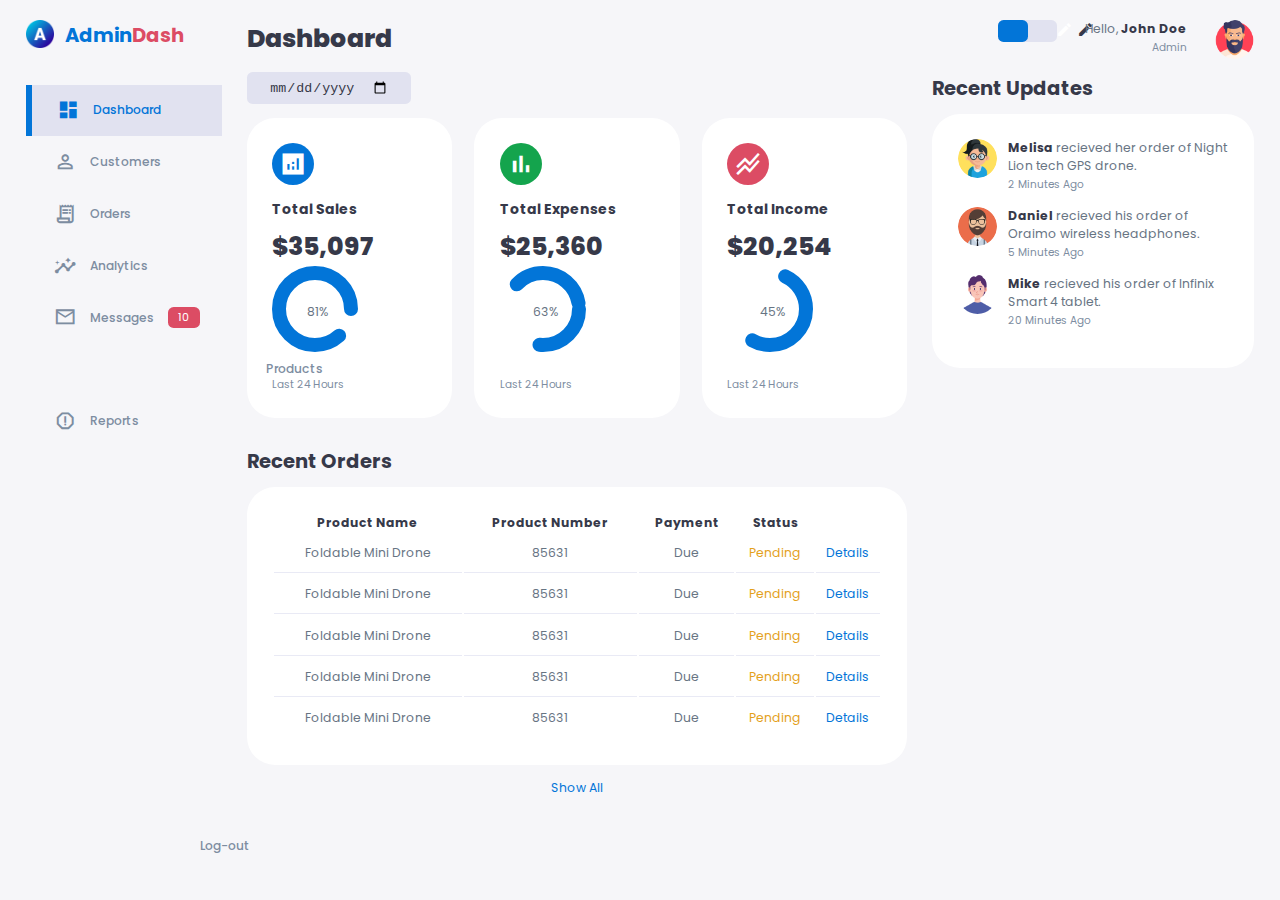
==== index.html @ 367bf4e3 "Uploaded files" ====
<!DOCTYPE html>
<html lang="en">
<head>
    <meta charset="UTF-8">
    <meta http-equiv="X-UA-Compatible" content="IE=edge">
    <meta name="viewport" content="width=device-width, initial-scale=1.0">
    <title>Admin Dashboard</title>
    <!-- Material Icons CDN -->
    <link href="https://fonts.googleapis.com/icon?family=Material+Icons+Sharp" rel="stylesheet">
    <link rel="stylesheet" href="style.css">
</head>
<body>
    <div class="container">
        <aside>
            <div class="top">
                <div class="logo">
                    <img src="/IMGS/logo.png" alt="">
                    <h2 class="primary">Admin<span class="danger">Dash</span></h2>
                    <div class="close" id="close-btn">
                        <span class="material-icons-sharp">close</span>
                    </div>
                </div>
                <div class="sidebar">
                    <a href="" class="active">
                        <span class="material-icons-sharp">dashboard</span>
                        <h3>Dashboard</h3>
                    </a>
                    <a href="">
                        <span class="material-icons-sharp">person_outline</span>
                        <h3>Customers</h3>
                    </a>
                    <a href="">
                        <span class="material-icons-sharp">receipt_long</span>
                        <h3>Orders</h3>
                    </a>
                    <a href="">
                        <span class="material-icons-sharp">insights</span>
                        <h3>Analytics</h3>
                    </a>
                    <a href="">
                        <span class="material-icons-sharp">mail_outline</span>
                        <h3>Messages</h3>
                        <span class="message-count">10</span>
                    </a>
                    <a href="">
                        <span class="material-icons-sharp">inventory</span>
                        <h3>Products</h3>
                    </a>
                    <a href="">
                        <span class="material-icons-sharp">report_gmailerrorred</span>
                        <h3>Reports</h3>
                    </a>
                    <a href="">
                        <span class="material-icons-sharp">logout</span>
                        <h3>Log-out</h3>
                    </a>
                </div>
            </div>
        </aside>
        <!--=================== END OF ASIDE =======================-->
        <main>
            <h1>Dashboard</h1>
            <div class="date">
                <input type="date">
            </div>
            <div class="insights">
                <div class="sales">
                    <span class="material-icons-sharp">analytics</span>
                    <div class="middle">
                        <div class="left">
                            <h3>Total Sales</h3>
                            <h1>$35,097</h1>
                        </div>
                        <div class="progress">
                            <svg>
                                <circle cx="38" cy="38" r="36"></circle>
                            </svg>
                            <div class="number">
                                <p>81%</p>
                            </div>
                        </div>
                    </div>
                    <small class="text-muted">Last 24 Hours</small>
                </div>
                <!--============= END OF SALES ==============-->
                <div class="expenses">
                    <span class="material-icons-sharp">bar_chart</span>
                    <div class="middle">
                        <div class="left">
                            <h3>Total Expenses</h3>
                            <h1>$25,360</h1>
                        </div>
                        <div class="progress">
                            <svg>
                                <circle cx="38" cy="38" r="36"></circle>
                            </svg>
                            <div class="number">
                                <p>63%</p>
                            </div>
                        </div>
                    </div>
                    <small class="text-muted">Last 24 Hours</small>
                </div>
                <!--============= END OF EXPENSES ==============-->
                <div class="income">
                    <span class="material-icons-sharp">stacked_line_chart</span>
                    <div class="middle">
                        <div class="left">
                            <h3>Total Income</h3>
                            <h1>$20,254</h1>
                        </div>
                        <div class="progress">
                            <svg>
                                <circle cx="38" cy="38" r="36"></circle>
                            </svg>
                            <div class="number">
                                <p>45%</p>
                            </div>
                        </div>
                    </div>
                    <small class="text-muted">Last 24 Hours</small>
                </div>
                <!--============= END OF INCOME ==============-->
            </div>
            <!--================ END OF INSIGHTS ================-->

            <div class="recent-orders">
                <h2>Recent Orders</h2>
                <table>
                    <thead>
                        <tr>
                            <th>Product Name</th>
                            <th>Product Number</th>
                            <th>Payment</th>
                            <th>Status</th>
                            <th></th>
                        </tr>
                    </thead>
                    <tbody>
                        <tr>
                            <td>Foldable Mini Drone</td>
                            <td>85631</td>
                            <td>Due</td>
                            <td class="warning">Pending</td>
                            <td class="primary">Details</td>
                        </tr>
                        <tr>
                            <td>Foldable Mini Drone</td>
                            <td>85631</td>
                            <td>Due</td>
                            <td class="warning">Pending</td>
                            <td class="primary">Details</td>
                        </tr>
                        <tr>
                            <td>Foldable Mini Drone</td>
                            <td>85631</td>
                            <td>Due</td>
                            <td class="warning">Pending</td>
                            <td class="primary">Details</td>
                        </tr>
                        <tr>
                            <td>Foldable Mini Drone</td>
                            <td>85631</td>
                            <td>Due</td>
                            <td class="warning">Pending</td>
                            <td class="primary">Details</td>
                        </tr>
                        <tr>
                            <td>Foldable Mini Drone</td>
                            <td>85631</td>
                            <td>Due</td>
                            <td class="warning">Pending</td>
                            <td class="primary">Details</td>
                        </tr>
                    </tbody>
                </table>
                <a href="#">Show All</a>
            </div>
        </main>
        <!--================== END OF MAIN ==================-->

        <div class="right">
            <div class="top">
                <button id="menu-btn">
                    <span class="material-icons-sharp">menu</span>
                </button>
                <div class="theme-toggler">
                    <span class="material-icons-sharp active">light_mode</span>
                    <span class="material-icons-sharp">dark_mode</span>
                </div>
                <div class="profile">
                    <div class="info">
                        <p>Hello, <b>John Doe</b></p>
                        <small class="text-muted">Admin</small>
                    </div>
                    <div class="profile-photo">
                        <img src="/IMGS/man.png">
                    </div>
                </div>
            </div>
            <!-- END OF TOP -->
            <div class="recent-updates">
                <h2>Recent Updates</h2>
                <div class="updates">
                    <div class="update">
                        <div class="profile-photo">
                            <img src="/IMGS/girl.png">
                        </div>
                        <div class="message">
                            <p><b>Melisa</b> recieved her order of Night Lion tech GPS drone.</p>
                            <small class="text-muted">2 Minutes Ago</small>
                        </div>
                    </div>
                    <div class="update">
                        <div class="profile-photo">
                            <img src="/IMGS/man-2.png">
                        </div>
                        <div class="message">
                            <p><b>Daniel</b> recieved his order of Oraimo wireless headphones.</p>
                            <small class="text-muted">5 Minutes Ago</small>
                        </div>
                    </div>
                    <div class="update">
                        <div class="profile-photo">
                            <img src="/IMGS/boy.png">
                        </div>
                        <div class="message">
                            <p><b>Mike</b> recieved his order of Infinix Smart 4 tablet.</p>
                            <small class="text-muted">20 Minutes Ago</small>
                        </div>
                    </div>
                </div>
            </div>
        </div>
    </div>
</body>
</html>
---- style.css ----
@import url('https://fonts.googleapis.com/css2?family=Poppins:ital,wght@0,300;0,400;0,500;0,600;0,700;1,800&display=swap');

/*============= ROOT VARIABLES ============*/
:root {
    --color-primary:#0275D8;
    --color-secondary:#9FA6B2;
    --color-danger:#DC4C64;
    --color-success:#14A44D;
    --color-warning:#E4A11B;
    --color-white: #FFF;
    --color-info-dark:#7D8DA1;
    --color-info-light:#DCE1EB;
    --color-dark:#363949;
    --color-light:rgba(132,139,200,0.18);
    --color-primary-variant:#111E88;
    --color-dark-variant:#677483;
    --color-background:#F6F6F9;

    --card-border-radius: 2rem;
    --border-radius-1: 0.4rem;
    --border-radius-2: 0.8rem;
    --border-radius-3: 1.2rem;

    --card-padding: 1.8rem;
    --padding-1: 1.2rem;

    --box-shadow: 0 2rem 3rem var(var(--color-light));
}

*{
    margin: 0;
    padding: 0;
    outline: 0;
    appearance: none;
    border: 0;
    text-decoration: none;
    list-style: none;
    box-sizing: border-box;
}

html {
    font-size: 14px;
}

body {
    width: 100vw;
    height: 100vh;
    font-family: poppins, sans-serif;
    font-size: 0.88rem;
    background: var(--color-background);
    user-select: none;
    overflow-x: hidden;
    color: var(--color-dark);
}

.container {
    display: grid;
    width: 96%;
    margin: 0 auto;
    gap: 1.8rem;
    grid-template-columns: 14rem auto 23rem;
}

a {
    color: var(--color-dark);
}

img {
    display: block;
    width: 100%;
    /* margin-bottom: 15px; */
}
h1 {
    font-weight: 800;
    font-size: 1.8rem;
}
h2 {
    font-size: 1.4rem;
}
h3 {
    font-size: 0.87rem;
}
h4 {
    font-size: 0.8rem;
}
h5 {
    font-size: 0.77rem;
}

small {
    font-size: 0.75rem;
}

.profile-photo {
    width: 2.8rem;
    height: 2.8rem;
    border-radius: 50%;
    overflow: hidden;
}

.text-muted {
    color: var(--color-info-dark);
}

p {
    color: var(--color-dark-variant);
}

b{
    color: var(--color-dark);
}

.primary{
    color: var(--color-primary)
}
.secondary{
    color: var(--color-secondary)
}
.success{
    color: var(--color-success)
}
.danger{
    color: var(--color-danger)
}
.warning{
    color: var(--color-warning)
}

aside {
    height: 100vh;
}
aside.top {
    background: white;
    display: flex;
    align-items: center;
    justify-content: space-between;
    margin-top: 1.4rem;
}
aside .logo {
    display: flex;
    gap: 0.8rem;
    margin: 1.4rem 0 2.5rem 0;
}
aside .logo img {
    width: 2rem;
    height: 2rem;
}
aside .close {
    display: none;
}

/*================= SIDEBAR ================*/
aside .sidbar {
    display: flex;
    flex-direction: column;
    height: 86vh;
    position: relative;
    top: 3rem;
}

aside h3 {
    font-weight: 500;
}
aside .sidebar a{
    display: flex;
    color: var(--color-info-dark);
    margin-left: 2rem;
    gap: 1rem;
    align-items: center;
    position: relative;
    height: 3.7rem;
    transition: all 300ms ease;
}

aside .sidebar a span{
    font-size: 1.6rem;
    transition: all 300ms ease;
}
aside .sidebar a:last-child {
    position: absolute;
    bottom: 2rem;
    width: 100%;
} 
aside .sidebar a.active{
    background: var(--color-light);
    color: var(--color-primary);
    margin-left: 0;
}
aside .sidebar a.active::before{
    content: "";
    width: 6px;
    height: 100%;
    background: var(--color-primary);
}
aside .sidebar a.active span {
    color: var(--color-primary);
    margin-left: calc(1rem - 3px);
}
aside .sidebar a:hover {
    color: var(--color-primary);
}
aside .sidebar a:hover span{
    margin-left: 1rem;
}
aside .sidebar .message-count{
    background: var(--color-danger);
    color: var(--color-white);
    padding: 2px 10px;
    font-size: 11px;
    border-radius: var(--border-radius-1);
}
/* ==================== MAIN ====================== */
main {
    margin-top: 1.4rem;
}
main .date {
    display: inline-block;
    background: var(--color-light);
    border-radius: var(--border-radius-1);
    margin-top: 1rem;
    padding: 0.5rem 1.6rem;
}
main .date input[type='date'] {
    background: transparent;
    color: var(--color-dark);
}
main .insights {
    display: grid;
    grid-template-columns: repeat(3, 1fr);
    gap: 1.6rem;
}
main .insights > div {
    background: var(--color-white);
    padding: var(--card-padding);
    border-radius: var(--card-border-radius);
    margin-top: 1rem;
    box-shadow: var(--box-shadow);
    transition: all 300ms ease;
}
main .insights > div:hover {
    box-shadow: none;
}
main .insights > div span {
    background: var(--color-primary);
    padding: 0.5rem;
    border-radius: 50%;
    color: var(--color-white);
    font-size: 2rem;
}
main .insights > div.expenses span {
    background: var(--color-success);
}
main .insights > div.income span {
    background: var(--color-danger);
}
main .insights > div.middle {
    display: flex;
    align-items: center;
    justify-content: space-between;
}
main .insights h3 {
    margin: 1rem 0 0.6rem;
    font-size: 1rem;
}
main .insights .progress {
    position: relative;
    width: 92px;
    height: 92px;
    border-radius: 50%;
}
main .insights svg {
    width: 7rem;
    height: 7rem;
}
main .insights svg circle {
    fill: none;
    stroke: var(--color-primary);
    stroke-width: 14;
    stroke-linecap: round;
    transform: translate(5px, 5px);
}
main .insights .sales svg circle {
    stroke-dashoffset: -30;
    stroke-dasharray: 200;
}
main .insights .expenses svg circle {
    stroke-dashoffset: 20;
    stroke-dasharray: 80;
}
main .insights .income svg circle {
    stroke-dashoffset: 35;
    stroke-dasharray: 110;
}
main .insights .progress .number {
    position: absolute;
    top: 0;
    left: 0;
    height: 100%;
    width: 100%;
    display: flex;
    justify-content: center;
    align-items: center;
}
main .insights small {
    margin-top: 1.3rem;
    display: block;
}

/* ================ RECENT ORDERS =============== */
main .recent-orders {
    margin-top: 2rem;
}
main .recent-orders h2 {
    margin-bottom: 0.8rem;
}
main .recent-orders table {
    background: var(--color-white);
    width: 100%;
    border-radius: var(--card-border-radius);
    padding: var(--card-padding);
    text-align: center;
    box-shadow: var(--box-shadow);
    transition: all 300ms ease;
}
main .recent-orders table:hover {
    box-shadow: none;
}
main table tbody td {
    height: 2.8rem;
    border-bottom: 1px solid var(--color-light);
    color: var(--color-dark-variant);
}
main table tbody tr:last-child td {
    border: none;
}
main a {
    text-align: center;
    display: block;
    margin: 1rem auto;
    color: var(--color-primary);
}
/* ====================== RIGHT ===================== */
.right {
    margin-top: 1.4rem;
}
.right .top {
    display: flex;
    justify-content: end;
    gap: 2rem;
}
.right .top button {
    display: none;
}
.right .theme-toggler {
    background: var(--color-light);
    display: flex;
    justify-content: space-between;
    align-items: center;
    height: 1.6rem;
    width: 4.2rem;
    cursor: pointer;
    border-radius: var(--border-radius-1);
}
.right .theme-toggler span {
    font-size: 1.2rem;
    width: 50%;
    height: 100%;
    display: flex;
    align-items: center;
    justify-content: center;
}
.right .theme-toggler span.active {
    background: var(--color-primary);
    color: white;
    border-radius: var(--border-radius-1);
}
.right .top .profile {
    display: flex;
    gap: 2rem;
    text-align: right;
}

/* ===================== RECENT UPDATES ======================= */
.right .recent-updates {
    margin-top: 1rem;
}
.right .recent-updates h2 {
    margin-bottom: 0.8rem;
}
.right .recent-updates .updates {
    background: var(--color-white);
    padding: var(--card-padding);
    border-radius: var(--card-border-radius);
    box-shadow: var(--box-shadow);
    transition: all 300ms ease;
}
.right .recent-updates .updates:hover {
    box-shadow: none;
}
.right .recent-updates .updates .update {
    display: grid;
    grid-template-columns: 2.6rem auto;
    gap: 1rem;
    margin-bottom: 1rem;
}
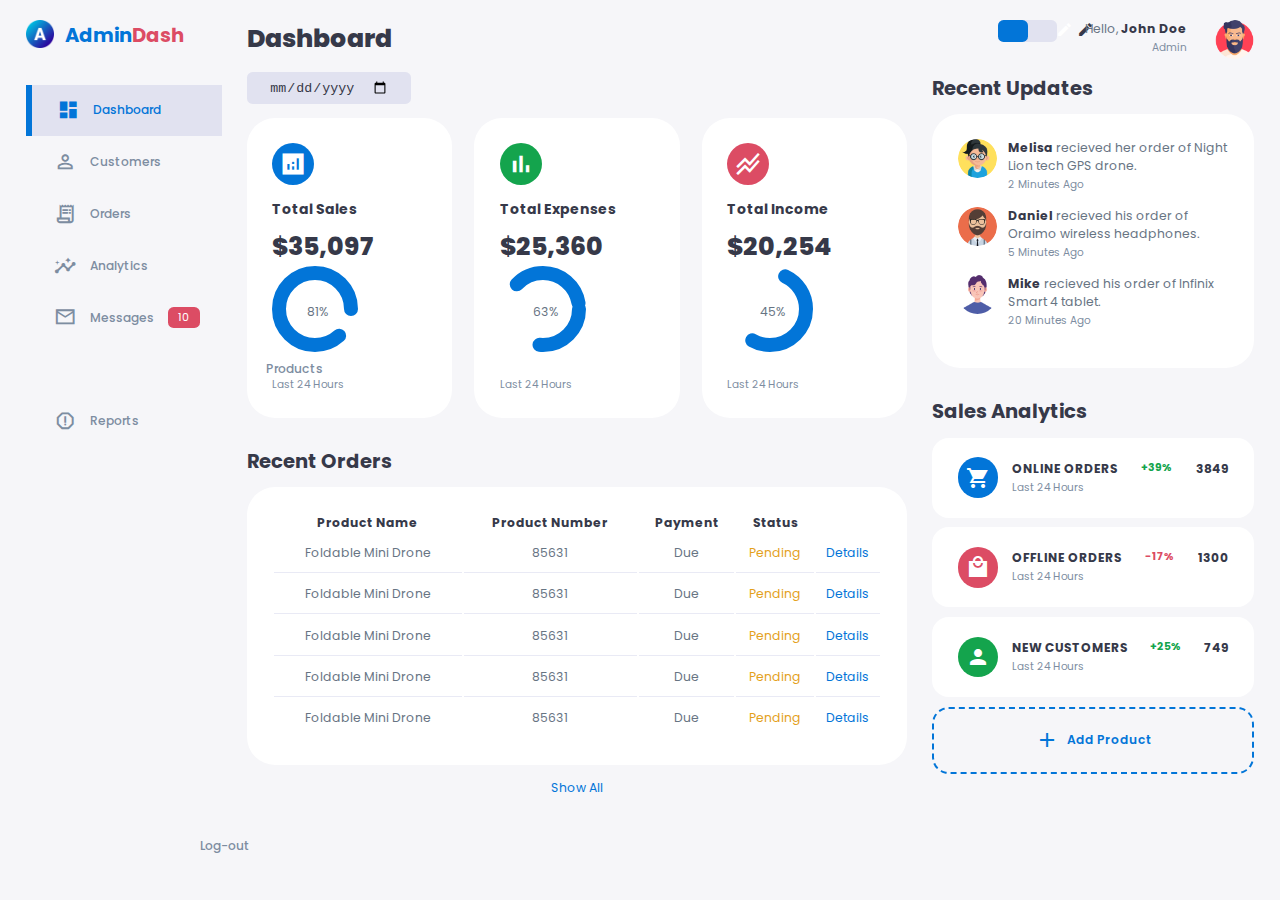
==== commit 1e68cfb3: "Another commit" ====
--- a/index.html
+++ b/index.html
@@ -231,6 +231,55 @@
                     </div>
                 </div>
             </div>
+            <!--======================= END OF RECENT UPDATES =========================-->
+            <div class="sales-analytics">
+                <h2>Sales Analytics</h2>
+                <div class="item online">
+                    <div class="icon">
+                        <span class="material-icons-sharp">shopping_cart</span>
+                    </div>
+                    <div class="right">
+                        <div class="info">
+                            <h3>ONLINE ORDERS</h3>
+                            <small class="text-muted">Last 24 Hours</small>
+                        </div>
+                        <h5 class="success">+39%</h5>
+                        <h3>3849</h3>
+                    </div>
+                </div>
+                <div class="item offline">
+                    <div class="icon">
+                        <span class="material-icons-sharp">local_mall</span>
+                    </div>
+                    <div class="right">
+                        <div class="info">
+                            <h3>OFFLINE ORDERS</h3>
+                            <small class="text-muted">Last 24 Hours</small>
+                        </div>
+                        <h5 class="danger">-17%</h5>
+                        <h3>1300</h3>
+                    </div>
+                </div>
+                <div class="item customers">
+                    <div class="icon">
+                        <span class="material-icons-sharp">person</span>
+                    </div>
+                    <div class="right">
+                        <div class="info">
+                            <h3>NEW CUSTOMERS</h3>
+                            <small class="text-muted">Last 24 Hours</small>
+                        </div>
+                        <h5 class="success">+25%</h5>
+                        <h3>749</h3>
+                    </div>
+                </div>
+                <div class="item add-product">
+                    <div>
+                        <span class="material-icons-sharp">add</span>
+                        <h3>Add Product</h3>
+                    </div>
+                </div>
+            </div>
         </div>
     </div>
 </body>
--- a/style.css
+++ b/style.css
@@ -209,6 +209,7 @@
     font-size: 11px;
     border-radius: var(--border-radius-1);
 }
+
 /* ==================== MAIN ====================== */
 main {
     margin-top: 1.4rem;
@@ -339,6 +340,7 @@
     margin: 1rem auto;
     color: var(--color-primary);
 }
+
 /* ====================== RIGHT ===================== */
 .right {
     margin-top: 1.4rem;
@@ -402,4 +404,62 @@
     grid-template-columns: 2.6rem auto;
     gap: 1rem;
     margin-bottom: 1rem;
-}+}
+
+/* =================== SALES ANALYTICS ================== */
+.right .sales-analytics {
+    margin-top: 2rem;
+}
+.right .sales-analytics h2 {
+    margin-bottom: 0.8rem;
+}
+.right .sales-analytics .item {
+    background: var(--color-white);
+    display: flex;
+    align-items: center;
+    gap: 1rem;
+    margin-bottom: 0.7rem;
+    padding: 1.4rem var(--card-padding);
+    border-radius: var(--border-radius-3);
+    box-shadow: var(--box-shadow);
+    transition: all 300ms ease;
+}
+.right .sales-analytics .item:hover {
+    box-shadow: none;
+}
+.right .sales-analytics .item .right {
+    display: flex;
+    justify-content: space-between;
+    align-items: start;
+    margin: 0;
+    width: 100%;
+}
+.right .sales-analytics .item .icon {
+    padding: 0.6rem;
+    color: var(--color-white);
+    border-radius: 50%;
+    background: var(--color-primary);
+    display: flex;
+}
+.right .sales-analytics .item.offline .icon {
+    background: var(--color-danger);
+}
+.right .sales-analytics .item.customers .icon {
+    background: var(--color-success);
+}
+.right .sales-analytics .add-product {
+    background-color: transparent;
+    border: 2px dashed var(--color-primary);
+    color: var(--color-primary);
+    display: flex;
+    align-items: center;
+    justify-content: center;
+}
+.right .sales-analytics .add-product div {
+    display: flex;
+    align-items: center;
+    gap: 0.6rem;
+}
+.right .sales-analytics .add-product div h3 {
+    font-weight: 600;
+}
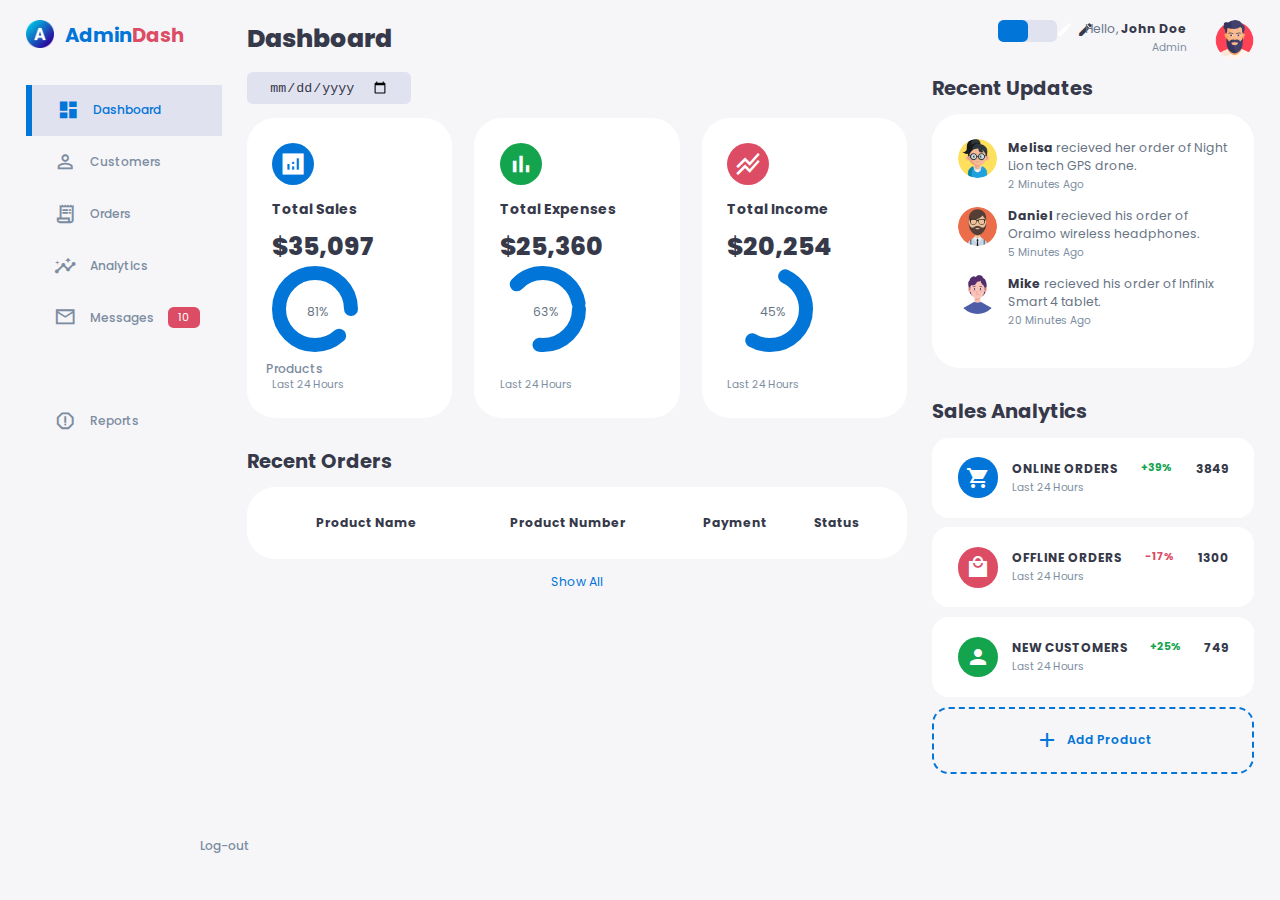
==== commit 0a66a973: "Third commit" ====
--- a/index.html
+++ b/index.html
@@ -137,41 +137,13 @@
                         </tr>
                     </thead>
                     <tbody>
-                        <tr>
+                        <!-- <tr>
                             <td>Foldable Mini Drone</td>
                             <td>85631</td>
                             <td>Due</td>
                             <td class="warning">Pending</td>
                             <td class="primary">Details</td>
-                        </tr>
-                        <tr>
-                            <td>Foldable Mini Drone</td>
-                            <td>85631</td>
-                            <td>Due</td>
-                            <td class="warning">Pending</td>
-                            <td class="primary">Details</td>
-                        </tr>
-                        <tr>
-                            <td>Foldable Mini Drone</td>
-                            <td>85631</td>
-                            <td>Due</td>
-                            <td class="warning">Pending</td>
-                            <td class="primary">Details</td>
-                        </tr>
-                        <tr>
-                            <td>Foldable Mini Drone</td>
-                            <td>85631</td>
-                            <td>Due</td>
-                            <td class="warning">Pending</td>
-                            <td class="primary">Details</td>
-                        </tr>
-                        <tr>
-                            <td>Foldable Mini Drone</td>
-                            <td>85631</td>
-                            <td>Due</td>
-                            <td class="warning">Pending</td>
-                            <td class="primary">Details</td>
-                        </tr>
+                        </tr> -->
                     </tbody>
                 </table>
                 <a href="#">Show All</a>
@@ -282,5 +254,8 @@
             </div>
         </div>
     </div>
+
+    <script src="/orders.js"></script>
+    <script src="/script.js"></script>
 </body>
 </html>--- a/style.css
+++ b/style.css
@@ -27,6 +27,16 @@
     --box-shadow: 0 2rem 3rem var(var(--color-light));
 }
 
+/* ============== DARK THEME VARIABLES ============ */
+.dark-theme-variables {
+    --color-background: #181a1e;
+    --color-white: #202528;
+    --color-dark: #edeffd;
+    --color-dark-variant: #a3bdcc;
+    --color-light: rgba(0,0,0,0.4);
+    --box-shadow: 0 2rem 3rem var(--color-light);
+}
+
 *{
     margin: 0;
     padding: 0;
@@ -130,7 +140,7 @@
     height: 100vh;
 }
 aside.top {
-    background: white;
+    /* background: white; */
     display: flex;
     align-items: center;
     justify-content: space-between;
@@ -463,3 +473,138 @@
 .right .sales-analytics .add-product div h3 {
     font-weight: 600;
 }
+
+/* ================== MEDIA QUERIES ================== */
+@media screen and (max-width:1200px) {
+    .container {
+        width: 94%;
+        grid-template-columns: 7rem auto 23rem;
+    }
+    aside .logo h2{
+        display: none;
+    }
+    aside .sidebar h3 {
+        display: none;
+    }
+    aside .sidebar a{
+        width: 5.6rem;
+    }
+    aside .sidebar a:last-child{
+        position: relative;
+        margin-top: 1.8rem;
+    }
+    main .insights {
+        grid-template-columns: 1fr;
+        gap: 0;
+    }
+    main .recent-orders {
+        width: 94%;
+        position: absolute;
+        left: 50%;
+        transform: translateX(-50%);
+        margin: 2rem 0 0 8.8rem;
+    }
+    main .recent-orders table {
+        width: 83vw;
+    }
+    main table thead tr th:last-child, 
+    main table thead tr th:first-child {
+        display: none;
+    }
+    main table tbody tr td:last-child, 
+    main table tbody tr td:first-child {
+        display: none;
+    }
+}
+
+/* ================== MEDIA QUERIES ================== */
+@media screen and (max-width: 768px) {
+    .container {
+        width: 100%;
+        grid-template-columns: 1fr;
+    }
+    aside {
+        position: fixed;
+        left: -100%;
+        background: var(--color-white);
+        width: 18rem;
+        z-index: 3;
+        box-shadow: 1rem 3rem 4rem var(--color-light);
+        height: 100vh;
+        padding-right: var(--card-padding);
+        display: none;
+        animation: showMenu 400ms ease forwards;
+    }
+    @keyframes showMenu {
+        to{
+            left: 0;
+        }
+    }
+    aside .logo {
+        margin-left: 1rem;
+    }
+    aside .logo h2 {
+        display: inline;
+    }
+    aside .sidebar h3 {
+        display: inline;
+    }
+    aside .sidebar a {
+        width: 100%;
+        height: 3.4rem;
+    }
+    aside .close {
+        display: inline-block;
+        cursor: pointer;
+    }
+    main {
+        margin-top: 8rem;
+        padding: 0 1rem;
+
+    }
+    main .recent-orders {
+        position: relative;
+        margin: 3rem 0 0 0;
+        width: 100%;
+    }
+    main .recent-orders table {
+        width: 100%;
+        margin: 0;
+    }
+    .right {
+        width: 94%;
+        margin: 0 auto 4rem;
+    }
+    .right .top {
+        position: fixed;
+        top: 0;
+        left: 0;
+        align-items: center;
+        padding: 0 0.8rem;
+        height: 4.6rem;
+        background: var(--color-white);
+        width: 100%;
+        margin: 0;
+        z-index: 2;
+        box-shadow: 0 1rem 1rem var(--color-light);
+    }
+    .right .top .theme-toggler {
+        width: 4.4rem;
+        position: absolute;
+        left: 66%;
+    }
+    .right .profile .info {
+        display: none;
+    }
+    .right .top button {
+        display: inline-block;
+        background: transparent;
+        cursor: pointer;
+        color: var(--color-dark);
+        position: absolute;
+        left: 1rem;
+    }
+    .right .top button span {
+        font-size: 2rem;
+    }
+}